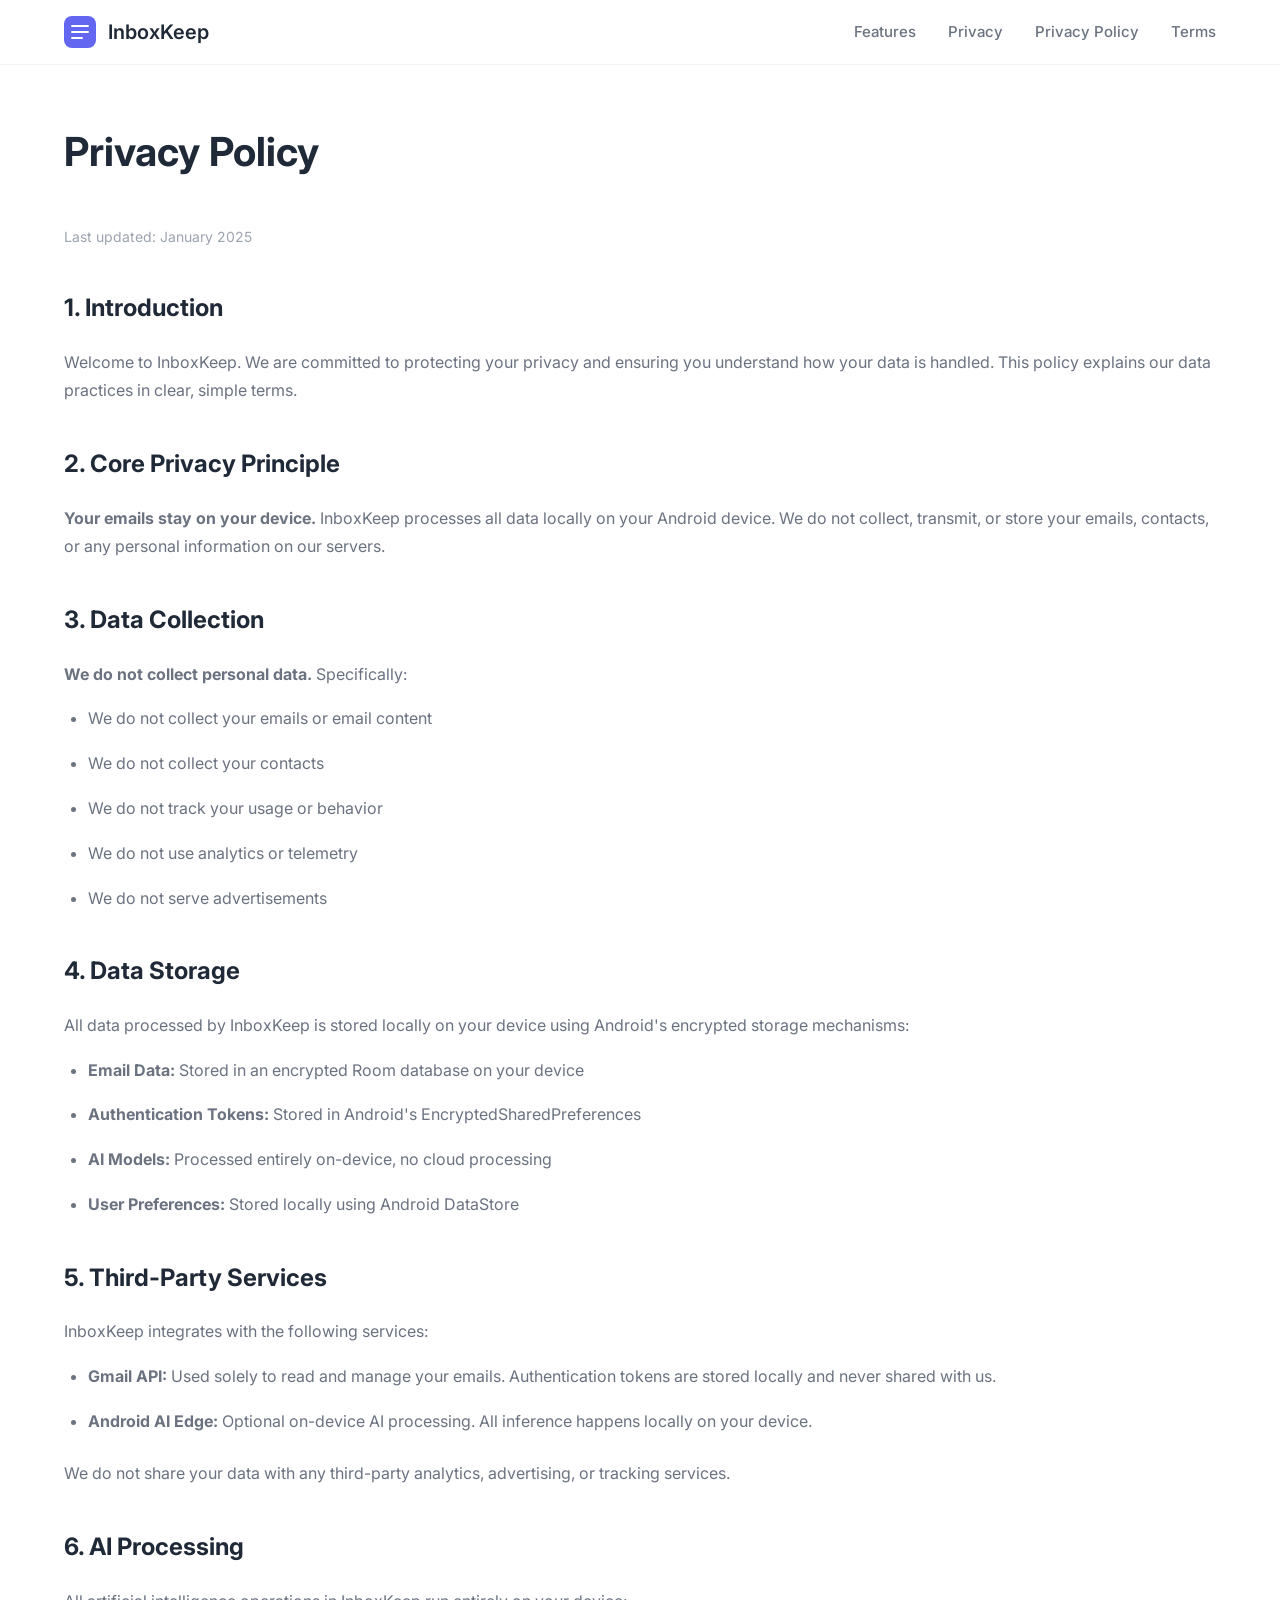
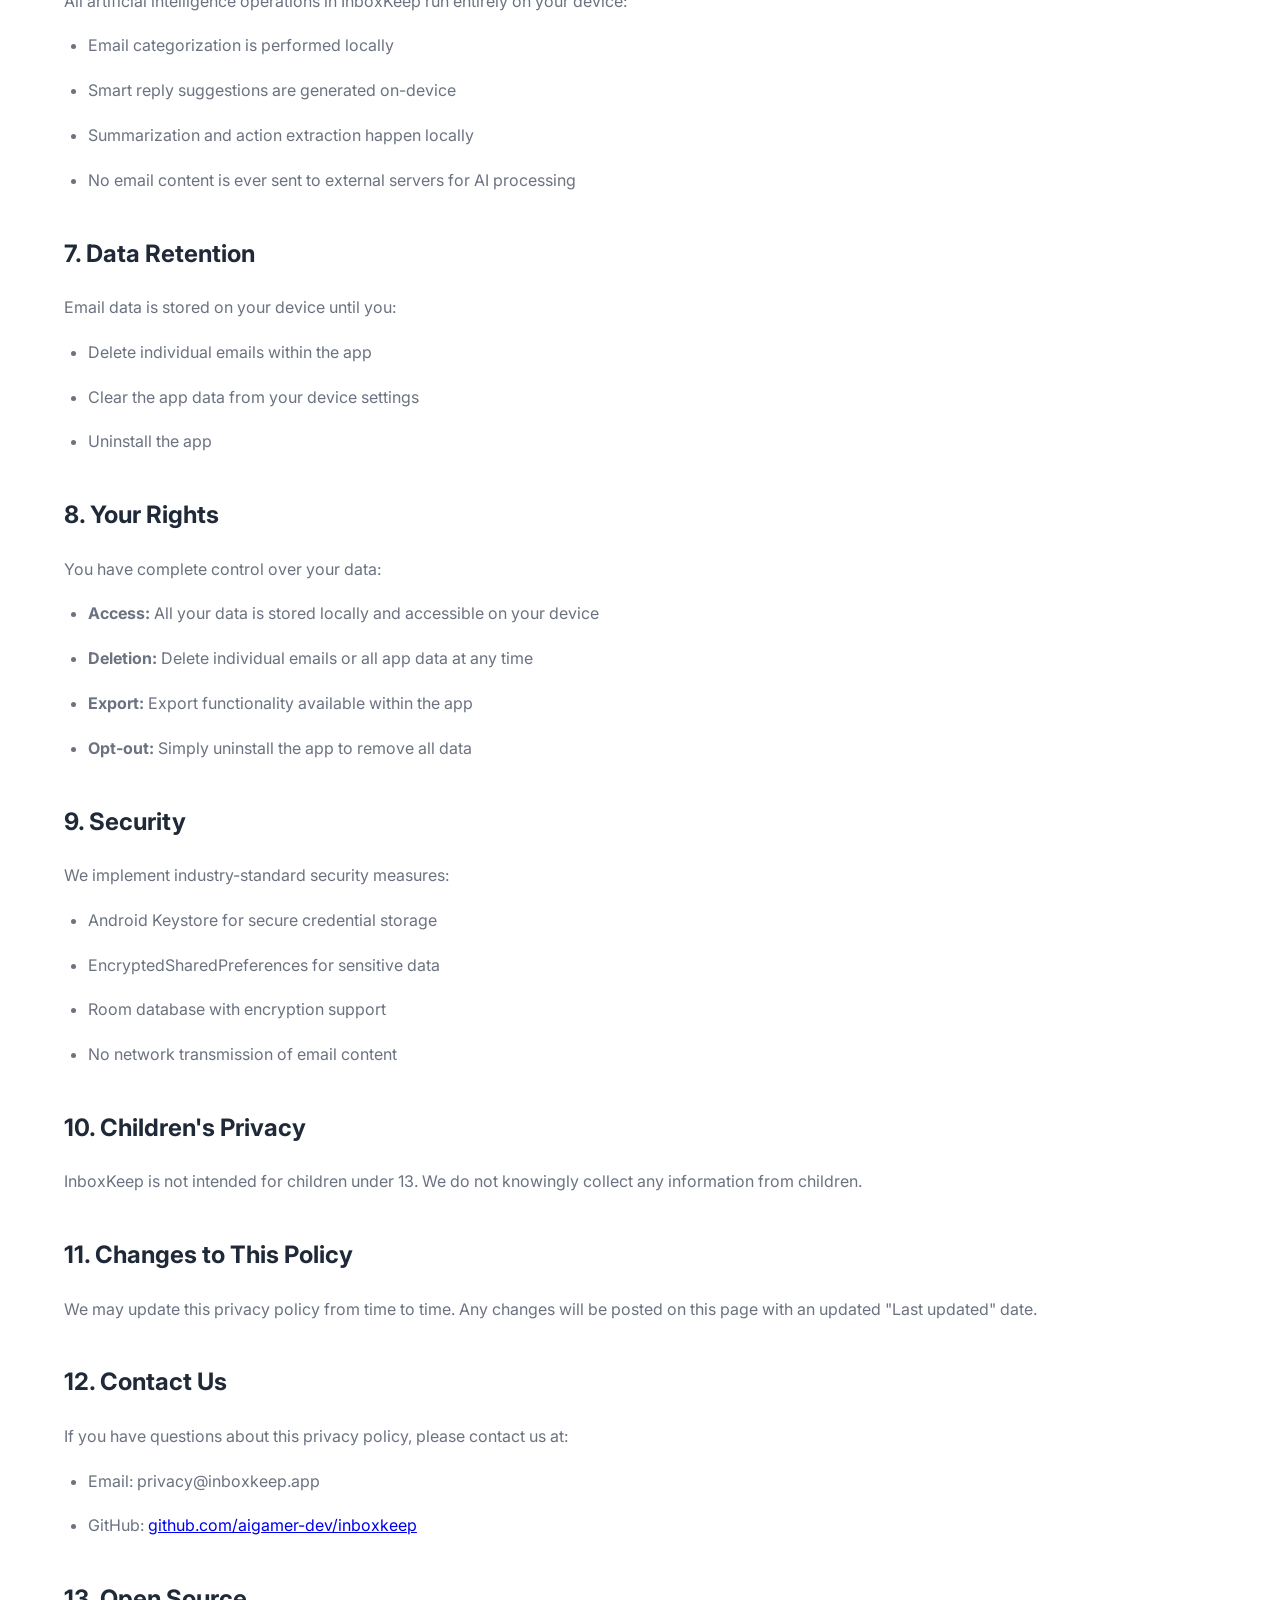
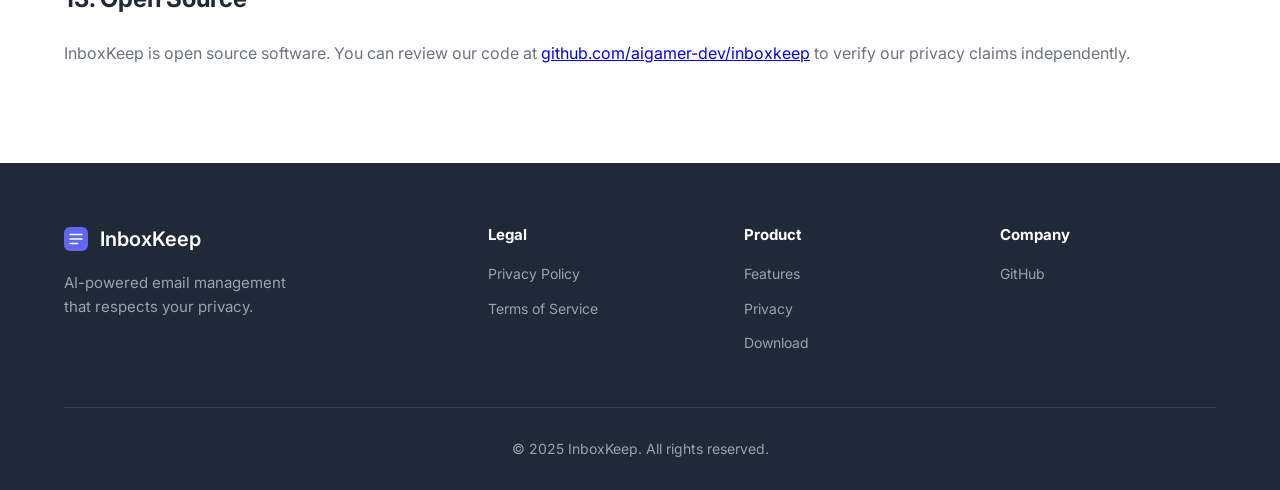
==== privacy.html @ 2527f3b0 "Initial commit: InboxKeep website with home page, privacy policy, and terms of service" ====
<!DOCTYPE html>
<html lang="en">
<head>
    <meta charset="UTF-8">
    <meta name="viewport" content="width=device-width, initial-scale=1.0">
    <title>Privacy Policy - InboxKeep</title>
    <link rel="stylesheet" href="style.css">
    <link rel="preconnect" href="https://fonts.googleapis.com">
    <link rel="preconnect" href="https://fonts.gstatic.com" crossorigin>
    <link href="https://fonts.googleapis.com/css2?family=Inter:wght@300;400;500;600;700&display=swap" rel="stylesheet">
</head>
<body>
    <nav class="navbar">
        <div class="container">
            <a href="index.html" class="logo">
                <svg width="32" height="32" viewBox="0 0 32 32" fill="none" xmlns="http://www.w3.org/2000/svg">
                    <rect width="32" height="32" rx="8" fill="#6366F1"/>
                    <path d="M8 10H24M8 16H24M8 22H18" stroke="white" stroke-width="2" stroke-linecap="round"/>
                </svg>
                <span>InboxKeep</span>
            </a>
            <div class="nav-links">
                <a href="index.html#features">Features</a>
                <a href="index.html#privacy">Privacy</a>
                <a href="privacy.html">Privacy Policy</a>
                <a href="terms.html">Terms</a>
            </div>
        </div>
    </nav>

    <main class="legal-page">
        <div class="container">
            <h1>Privacy Policy</h1>
            <p class="last-updated">Last updated: January 2025</p>

            <h2>1. Introduction</h2>
            <p>Welcome to InboxKeep. We are committed to protecting your privacy and ensuring you understand how your data is handled. This policy explains our data practices in clear, simple terms.</p>

            <h2>2. Core Privacy Principle</h2>
            <p><strong>Your emails stay on your device.</strong> InboxKeep processes all data locally on your Android device. We do not collect, transmit, or store your emails, contacts, or any personal information on our servers.</p>

            <h2>3. Data Collection</h2>
            <p><strong>We do not collect personal data.</strong> Specifically:</p>
            <ul>
                <li>We do not collect your emails or email content</li>
                <li>We do not collect your contacts</li>
                <li>We do not track your usage or behavior</li>
                <li>We do not use analytics or telemetry</li>
                <li>We do not serve advertisements</li>
            </ul>

            <h2>4. Data Storage</h2>
            <p>All data processed by InboxKeep is stored locally on your device using Android's encrypted storage mechanisms:</p>
            <ul>
                <li><strong>Email Data:</strong> Stored in an encrypted Room database on your device</li>
                <li><strong>Authentication Tokens:</strong> Stored in Android's EncryptedSharedPreferences</li>
                <li><strong>AI Models:</strong> Processed entirely on-device, no cloud processing</li>
                <li><strong>User Preferences:</strong> Stored locally using Android DataStore</li>
            </ul>

            <h2>5. Third-Party Services</h2>
            <p>InboxKeep integrates with the following services:</p>
            <ul>
                <li><strong>Gmail API:</strong> Used solely to read and manage your emails. Authentication tokens are stored locally and never shared with us.</li>
                <li><strong>Android AI Edge:</strong> Optional on-device AI processing. All inference happens locally on your device.</li>
            </ul>
            <p>We do not share your data with any third-party analytics, advertising, or tracking services.</p>

            <h2>6. AI Processing</h2>
            <p>All artificial intelligence operations in InboxKeep run entirely on your device:</p>
            <ul>
                <li>Email categorization is performed locally</li>
                <li>Smart reply suggestions are generated on-device</li>
                <li>Summarization and action extraction happen locally</li>
                <li>No email content is ever sent to external servers for AI processing</li>
            </ul>

            <h2>7. Data Retention</h2>
            <p>Email data is stored on your device until you:</p>
            <ul>
                <li>Delete individual emails within the app</li>
                <li>Clear the app data from your device settings</li>
                <li>Uninstall the app</li>
            </ul>

            <h2>8. Your Rights</h2>
            <p>You have complete control over your data:</p>
            <ul>
                <li><strong>Access:</strong> All your data is stored locally and accessible on your device</li>
                <li><strong>Deletion:</strong> Delete individual emails or all app data at any time</li>
                <li><strong>Export:</strong> Export functionality available within the app</li>
                <li><strong>Opt-out:</strong> Simply uninstall the app to remove all data</li>
            </ul>

            <h2>9. Security</h2>
            <p>We implement industry-standard security measures:</p>
            <ul>
                <li>Android Keystore for secure credential storage</li>
                <li>EncryptedSharedPreferences for sensitive data</li>
                <li>Room database with encryption support</li>
                <li>No network transmission of email content</li>
            </ul>

            <h2>10. Children's Privacy</h2>
            <p>InboxKeep is not intended for children under 13. We do not knowingly collect any information from children.</p>

            <h2>11. Changes to This Policy</h2>
            <p>We may update this privacy policy from time to time. Any changes will be posted on this page with an updated "Last updated" date.</p>

            <h2>12. Contact Us</h2>
            <p>If you have questions about this privacy policy, please contact us at:</p>
            <ul>
                <li>Email: privacy@inboxkeep.app</li>
                <li>GitHub: <a href="https://github.com/aigamer-dev/inboxkeep" target="_blank">github.com/aigamer-dev/inboxkeep</a></li>
            </ul>

            <h2>13. Open Source</h2>
            <p>InboxKeep is open source software. You can review our code at <a href="https://github.com/aigamer-dev/inboxkeep" target="_blank">github.com/aigamer-dev/inboxkeep</a> to verify our privacy claims independently.</p>
        </div>
    </main>

    <footer class="footer">
        <div class="container">
            <div class="footer-content">
                <div class="footer-brand">
                    <div class="logo">
                        <svg width="24" height="24" viewBox="0 0 32 32" fill="none" xmlns="http://www.w3.org/2000/svg">
                            <rect width="32" height="32" rx="8" fill="#6366F1"/>
                            <path d="M8 10H24M8 16H24M8 22H18" stroke="white" stroke-width="2" stroke-linecap="round"/>
                        </svg>
                        <span>InboxKeep</span>
                    </div>
                    <p>AI-powered email management<br>that respects your privacy.</p>
                </div>
                <div class="footer-links">
                    <div class="footer-column">
                        <h4>Legal</h4>
                        <a href="privacy.html">Privacy Policy</a>
                        <a href="terms.html">Terms of Service</a>
                    </div>
                    <div class="footer-column">
                        <h4>Product</h4>
                        <a href="index.html#features">Features</a>
                        <a href="index.html#privacy">Privacy</a>
                        <a href="index.html#download">Download</a>
                    </div>
                    <div class="footer-column">
                        <h4>Company</h4>
                        <a href="https://github.com/aigamer-dev/inboxkeep" target="_blank">GitHub</a>
                    </div>
                </div>
            </div>
            <div class="footer-bottom">
                <p>&copy; 2025 InboxKeep. All rights reserved.</p>
            </div>
        </div>
    </footer>
</body>
</html>
---- style.css ----
/* InboxKeep - Landing Page Styles */

:root {
    --primary: #6366F1;
    --primary-dark: #4F46E5;
    --primary-light: #818CF8;
    --secondary: #10B981;
    --dark: #1F2937;
    --dark-lighter: #374151;
    --gray: #6B7280;
    --gray-light: #9CA3AF;
    --light: #F9FAFB;
    --white: #FFFFFF;
    --gradient: linear-gradient(135deg, #6366F1 0%, #8B5CF6 100%);
}

* {
    margin: 0;
    padding: 0;
    box-sizing: border-box;
}

html {
    scroll-behavior: smooth;
}

body {
    font-family: 'Inter', -apple-system, BlinkMacSystemFont, 'Segoe UI', Roboto, sans-serif;
    background: var(--white);
    color: var(--dark);
    line-height: 1.6;
}

.container {
    max-width: 1200px;
    margin: 0 auto;
    padding: 0 24px;
}

/* Navigation */
.navbar {
    position: fixed;
    top: 0;
    left: 0;
    right: 0;
    background: rgba(255, 255, 255, 0.95);
    backdrop-filter: blur(8px);
    z-index: 1000;
    border-bottom: 1px solid rgba(0, 0, 0, 0.05);
}

.navbar .container {
    display: flex;
    justify-content: space-between;
    align-items: center;
    height: 64px;
}

.logo {
    display: flex;
    align-items: center;
    gap: 12px;
    text-decoration: none;
    color: var(--dark);
    font-weight: 600;
    font-size: 1.25rem;
}

.nav-links {
    display: flex;
    gap: 32px;
}

.nav-links a {
    text-decoration: none;
    color: var(--gray);
    font-weight: 500;
    font-size: 0.9375rem;
    transition: color 0.2s;
}

.nav-links a:hover {
    color: var(--primary);
}

/* Hero Section */
.hero {
    padding: 160px 0 120px;
    text-align: center;
    background: linear-gradient(180deg, #F9FAFB 0%, #FFFFFF 100%);
}

.hero h1 {
    font-size: 3.5rem;
    font-weight: 700;
    line-height: 1.2;
    margin-bottom: 24px;
    color: var(--dark);
}

.gradient-text {
    background: var(--gradient);
    -webkit-background-clip: text;
    -webkit-text-fill-color: transparent;
    background-clip: text;
}

.subtitle {
    font-size: 1.25rem;
    color: var(--gray);
    max-width: 600px;
    margin: 0 auto 40px;
}

.cta-buttons {
    display: flex;
    gap: 16px;
    justify-content: center;
    flex-wrap: wrap;
}

/* Buttons */
.btn {
    display: inline-flex;
    align-items: center;
    gap: 8px;
    padding: 14px 28px;
    border-radius: 12px;
    font-weight: 600;
    font-size: 1rem;
    text-decoration: none;
    transition: all 0.2s;
    border: none;
    cursor: pointer;
}

.btn-primary {
    background: var(--gradient);
    color: var(--white);
    box-shadow: 0 4px 14px rgba(99, 102, 241, 0.4);
}

.btn-primary:hover {
    transform: translateY(-2px);
    box-shadow: 0 6px 20px rgba(99, 102, 241, 0.5);
}

.btn-secondary {
    background: var(--white);
    color: var(--dark);
    border: 2px solid var(--dark-lighter);
}

.btn-secondary:hover {
    background: var(--light);
    border-color: var(--dark);
}

.btn-large {
    padding: 18px 36px;
    font-size: 1.125rem;
}

/* Features Section */
.features {
    padding: 100px 0;
    background: var(--white);
}

.features h2 {
    text-align: center;
    font-size: 2.5rem;
    margin-bottom: 60px;
    color: var(--dark);
}

.features-grid {
    display: grid;
    grid-template-columns: repeat(auto-fit, minmax(320px, 1fr));
    gap: 32px;
}

.feature-card {
    background: var(--light);
    border-radius: 16px;
    padding: 32px;
    transition: all 0.3s;
}

.feature-card:hover {
    transform: translateY(-4px);
    box-shadow: 0 12px 24px rgba(0, 0, 0, 0.1);
}

.feature-icon {
    width: 48px;
    height: 48px;
    background: var(--gradient);
    border-radius: 12px;
    display: flex;
    align-items: center;
    justify-content: center;
    color: var(--white);
    margin-bottom: 20px;
}

.feature-card h3 {
    font-size: 1.25rem;
    margin-bottom: 12px;
    color: var(--dark);
}

.feature-card p {
    color: var(--gray);
    font-size: 0.9375rem;
}

/* Privacy Section */
.privacy-section {
    padding: 100px 0;
    background: linear-gradient(180deg, #F9FAFB 0%, #FFFFFF 100%);
}

.privacy-section h2 {
    text-align: center;
    font-size: 2.5rem;
    margin-bottom: 60px;
    color: var(--dark);
}

.privacy-content {
    display: grid;
    grid-template-columns: repeat(auto-fit, minmax(280px, 1fr));
    gap: 32px;
}

.privacy-item {
    background: var(--white);
    border-radius: 16px;
    padding: 32px;
    box-shadow: 0 4px 12px rgba(0, 0, 0, 0.05);
}

.privacy-item h3 {
    font-size: 1.125rem;
    margin-bottom: 12px;
    color: var(--dark);
}

.privacy-item p {
    color: var(--gray);
    font-size: 0.9375rem;
}

/* Download Section */
.download {
    padding: 100px 0;
    background: var(--gradient);
    text-align: center;
    color: var(--white);
}

.download h2 {
    font-size: 2.5rem;
    margin-bottom: 16px;
}

.download-subtitle {
    font-size: 1.125rem;
    opacity: 0.9;
    margin-bottom: 32px;
}

.download .btn-primary {
    background: var(--white);
    color: var(--primary);
    box-shadow: 0 4px 14px rgba(0, 0, 0, 0.2);
}

.download .btn-primary:hover {
    box-shadow: 0 6px 20px rgba(0, 0, 0, 0.3);
}

/* Footer */
.footer {
    background: var(--dark);
    color: var(--gray-light);
    padding: 60px 0 30px;
}

.footer-content {
    display: grid;
    grid-template-columns: 1fr 2fr;
    gap: 60px;
    margin-bottom: 40px;
}

.footer-brand .logo {
    color: var(--white);
    margin-bottom: 16px;
}

.footer-brand p {
    font-size: 0.9375rem;
    line-height: 1.6;
}

.footer-links {
    display: grid;
    grid-template-columns: repeat(3, 1fr);
    gap: 40px;
}

.footer-column h4 {
    color: var(--white);
    font-size: 0.9375rem;
    margin-bottom: 16px;
}

.footer-column a {
    display: block;
    color: var(--gray-light);
    text-decoration: none;
    font-size: 0.875rem;
    margin-bottom: 12px;
    transition: color 0.2s;
}

.footer-column a:hover {
    color: var(--white);
}

.footer-bottom {
    border-top: 1px solid var(--dark-lighter);
    padding-top: 30px;
    text-align: center;
    font-size: 0.875rem;
}

/* Responsive */
@media (max-width: 768px) {
    .nav-links {
        display: none;
    }

    .hero h1 {
        font-size: 2.5rem;
    }

    .subtitle {
        font-size: 1.125rem;
    }

    .features h2,
    .privacy-section h2,
    .download h2 {
        font-size: 2rem;
    }

    .footer-content {
        grid-template-columns: 1fr;
        gap: 40px;
    }

    .footer-links {
        grid-template-columns: 1fr;
        gap: 24px;
    }
}

/* Legal Pages */
.legal-page {
    padding: 120px 0 80px;
    min-height: 100vh;
}

.legal-page h1 {
    font-size: 2.5rem;
    margin-bottom: 40px;
    color: var(--dark);
}

.legal-page h2 {
    font-size: 1.5rem;
    margin: 40px 0 20px;
    color: var(--dark);
}

.legal-page p,
.legal-page li {
    color: var(--gray);
    line-height: 1.8;
    margin-bottom: 16px;
}

.legal-page ul {
    margin-left: 24px;
    margin-bottom: 24px;
}

.legal-page .last-updated {
    color: var(--gray-light);
    font-size: 0.875rem;
    margin-bottom: 40px;
}
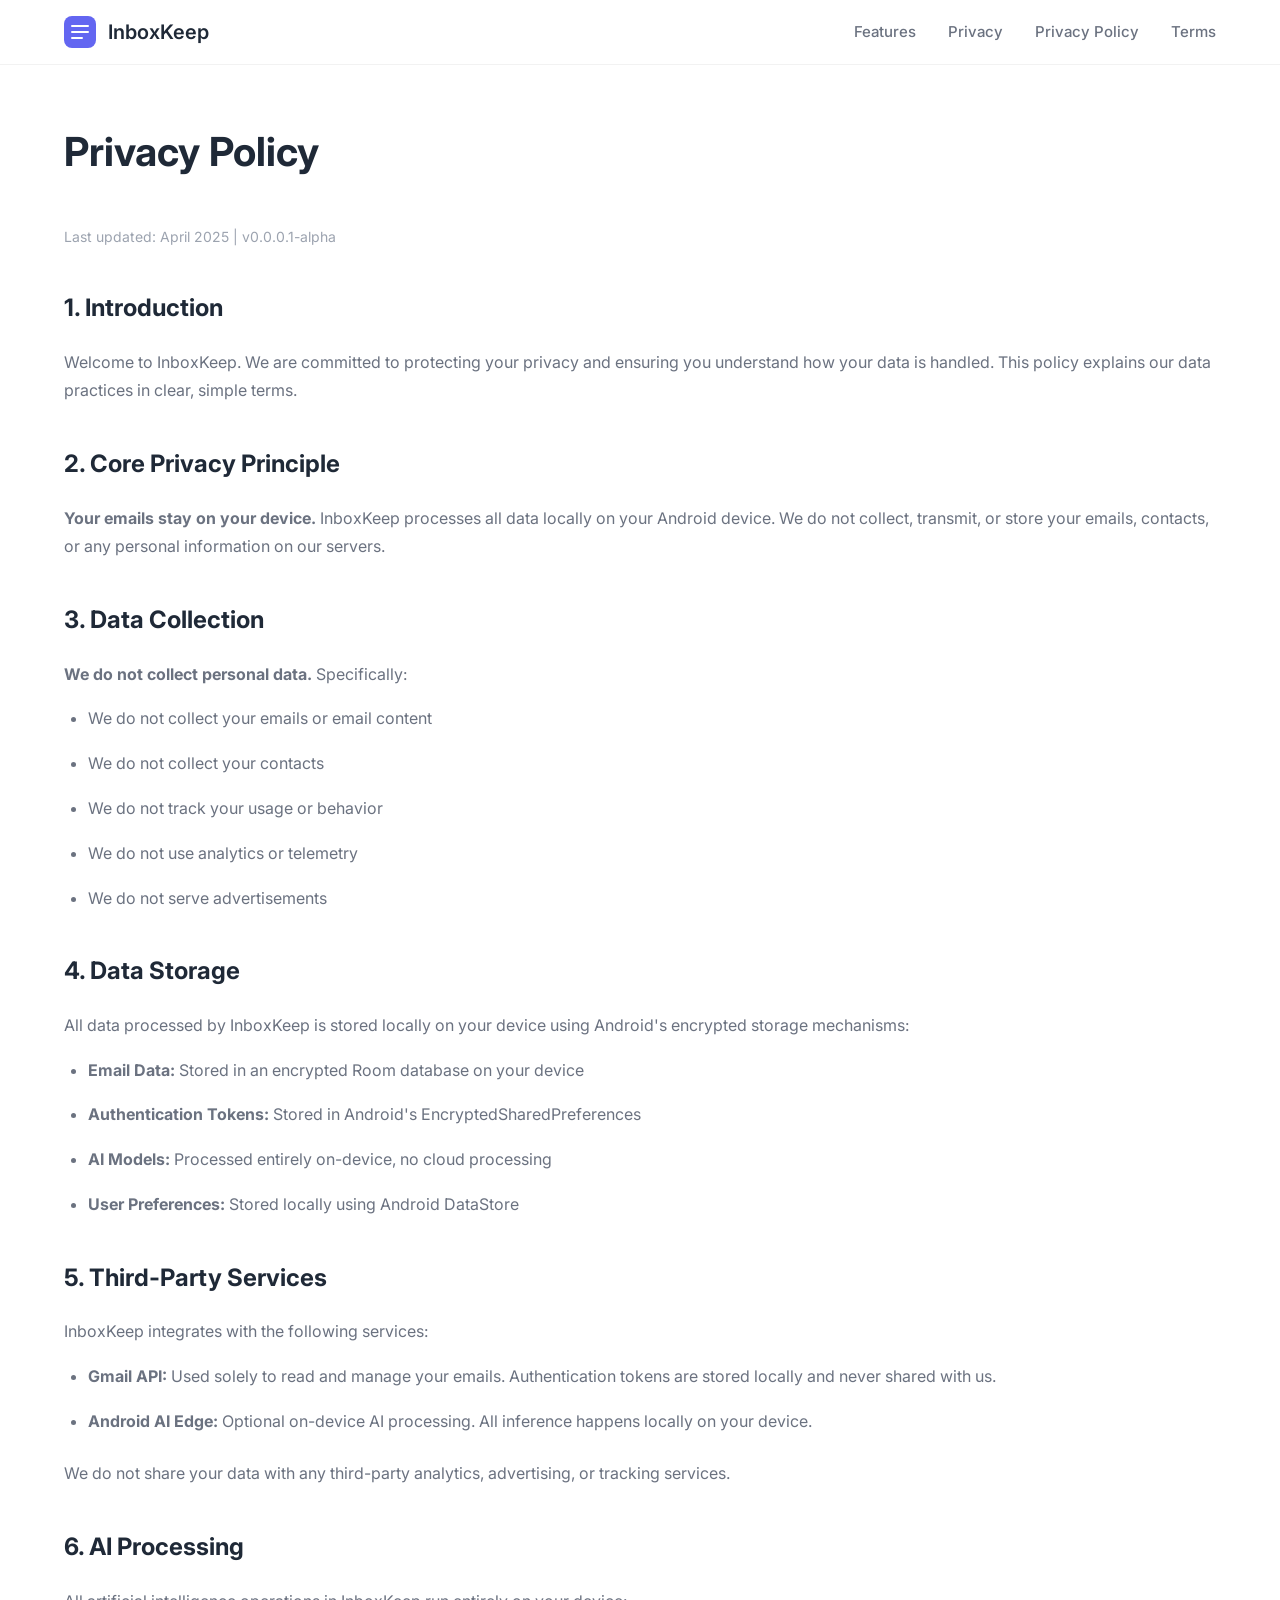
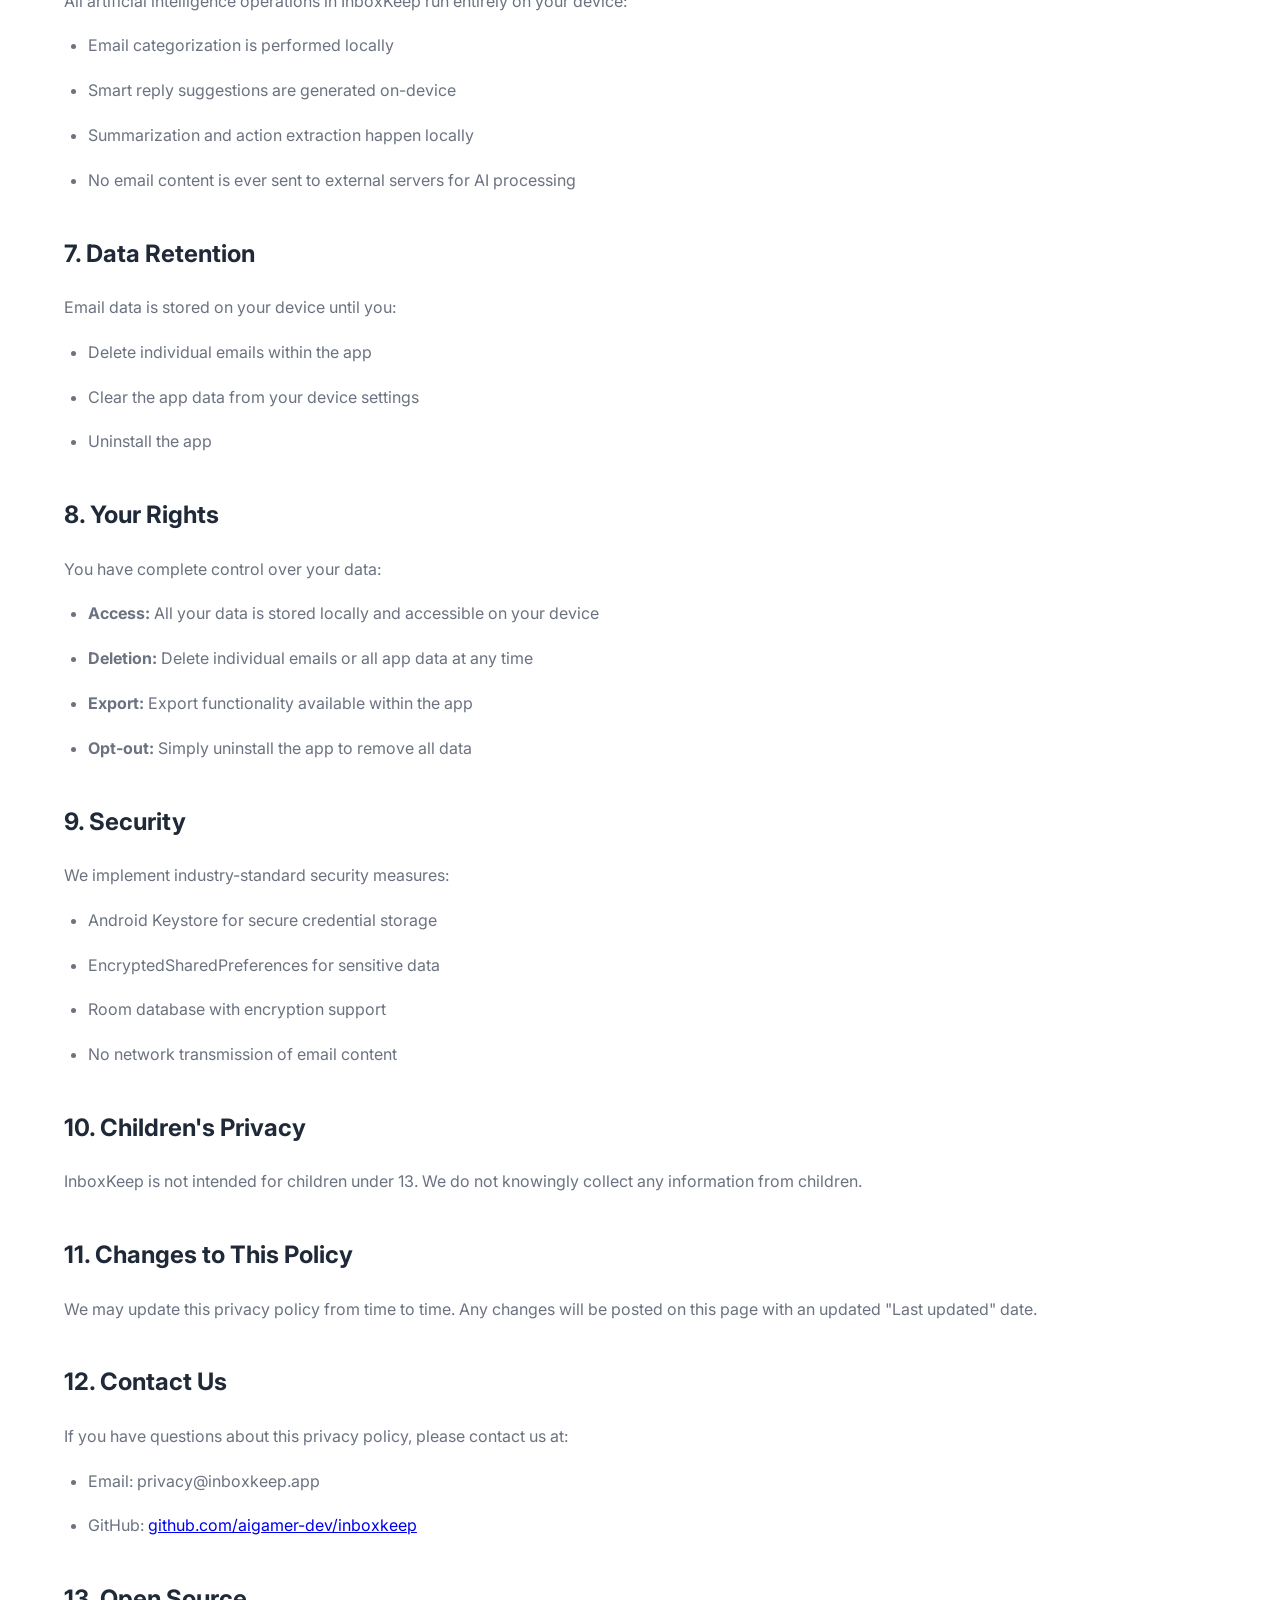
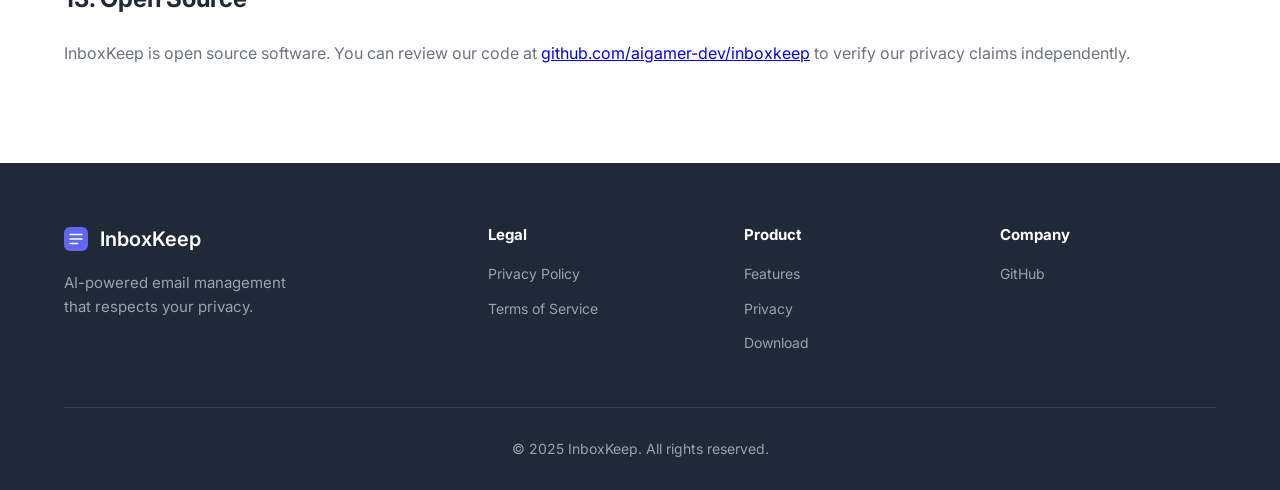
==== commit bdad63c5: "Release v0.0.0.1-alpha: AI Action Suggestions, History, Gmail Filters New Features: - AI Action Sugg" ====
--- a/privacy.html
+++ b/privacy.html
@@ -31,7 +31,7 @@
     <main class="legal-page">
         <div class="container">
             <h1>Privacy Policy</h1>
-            <p class="last-updated">Last updated: January 2025</p>
+            <p class="last-updated">Last updated: April 2025 | v0.0.0.1-alpha</p>
 
             <h2>1. Introduction</h2>
             <p>Welcome to InboxKeep. We are committed to protecting your privacy and ensuring you understand how your data is handled. This policy explains our data practices in clear, simple terms.</p>
--- a/style.css
+++ b/style.css
@@ -402,4 +402,39 @@
     color: var(--gray-light);
     font-size: 0.875rem;
     margin-bottom: 40px;
+}
+
+/* New Feature Badge */
+.badge {
+    display: inline-block;
+    background: linear-gradient(135deg, #10B981 0%, #059669 100%);
+    color: white;
+    font-size: 0.625rem;
+    font-weight: 600;
+    padding: 2px 8px;
+    border-radius: 4px;
+    margin-left: 8px;
+    text-transform: uppercase;
+    vertical-align: middle;
+}
+
+.new-feature {
+    border: 2px solid #10B981;
+}
+
+.new-feature .feature-icon {
+    background: linear-gradient(135deg, #10B981 0%, #059669 100%);
+}
+
+/* Version Info */
+.version-info {
+    color: var(--gray);
+    font-size: 0.875rem;
+    margin-top: 16px;
+}
+
+.download-note {
+    color: rgba(255, 255, 255, 0.8);
+    font-size: 0.875rem;
+    margin-top: 16px;
 }
